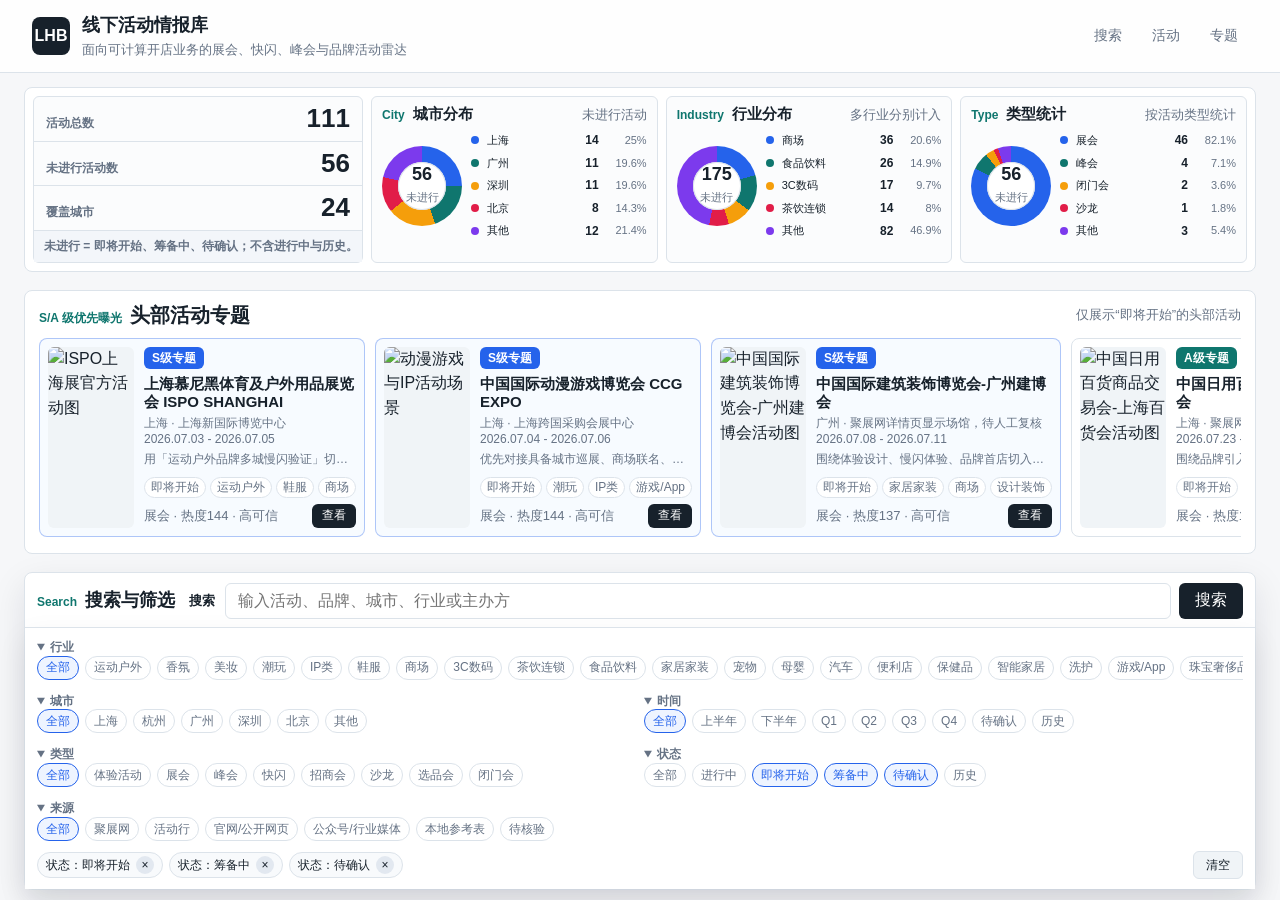
==== index.html @ da02d15f "Initial project upload" ====
<!DOCTYPE html>
<html lang="zh-CN">
<head>
  <meta charset="UTF-8">
  <meta name="viewport" content="width=device-width, initial-scale=1.0">
  <meta http-equiv="refresh" content="0; url=03_%E7%B3%BB%E7%BB%9F%E7%9B%B8%E5%85%B3/website/index.html">
  <title>线下活动情报库</title>
  <style>
    body {
      display: grid;
      min-height: 100vh;
      margin: 0;
      place-items: center;
      background: #f6f7f9;
      color: #17212b;
      font-family: -apple-system, BlinkMacSystemFont, "Segoe UI", "PingFang SC", "Microsoft YaHei", sans-serif;
    }

    a {
      color: #2563eb;
      font-weight: 700;
    }
  </style>
</head>
<body>
  <p>正在打开线下活动情报库，若未自动跳转，请点击 <a href="03_%E7%B3%BB%E7%BB%9F%E7%9B%B8%E5%85%B3/website/index.html">进入网站</a>。</p>
</body>
</html>
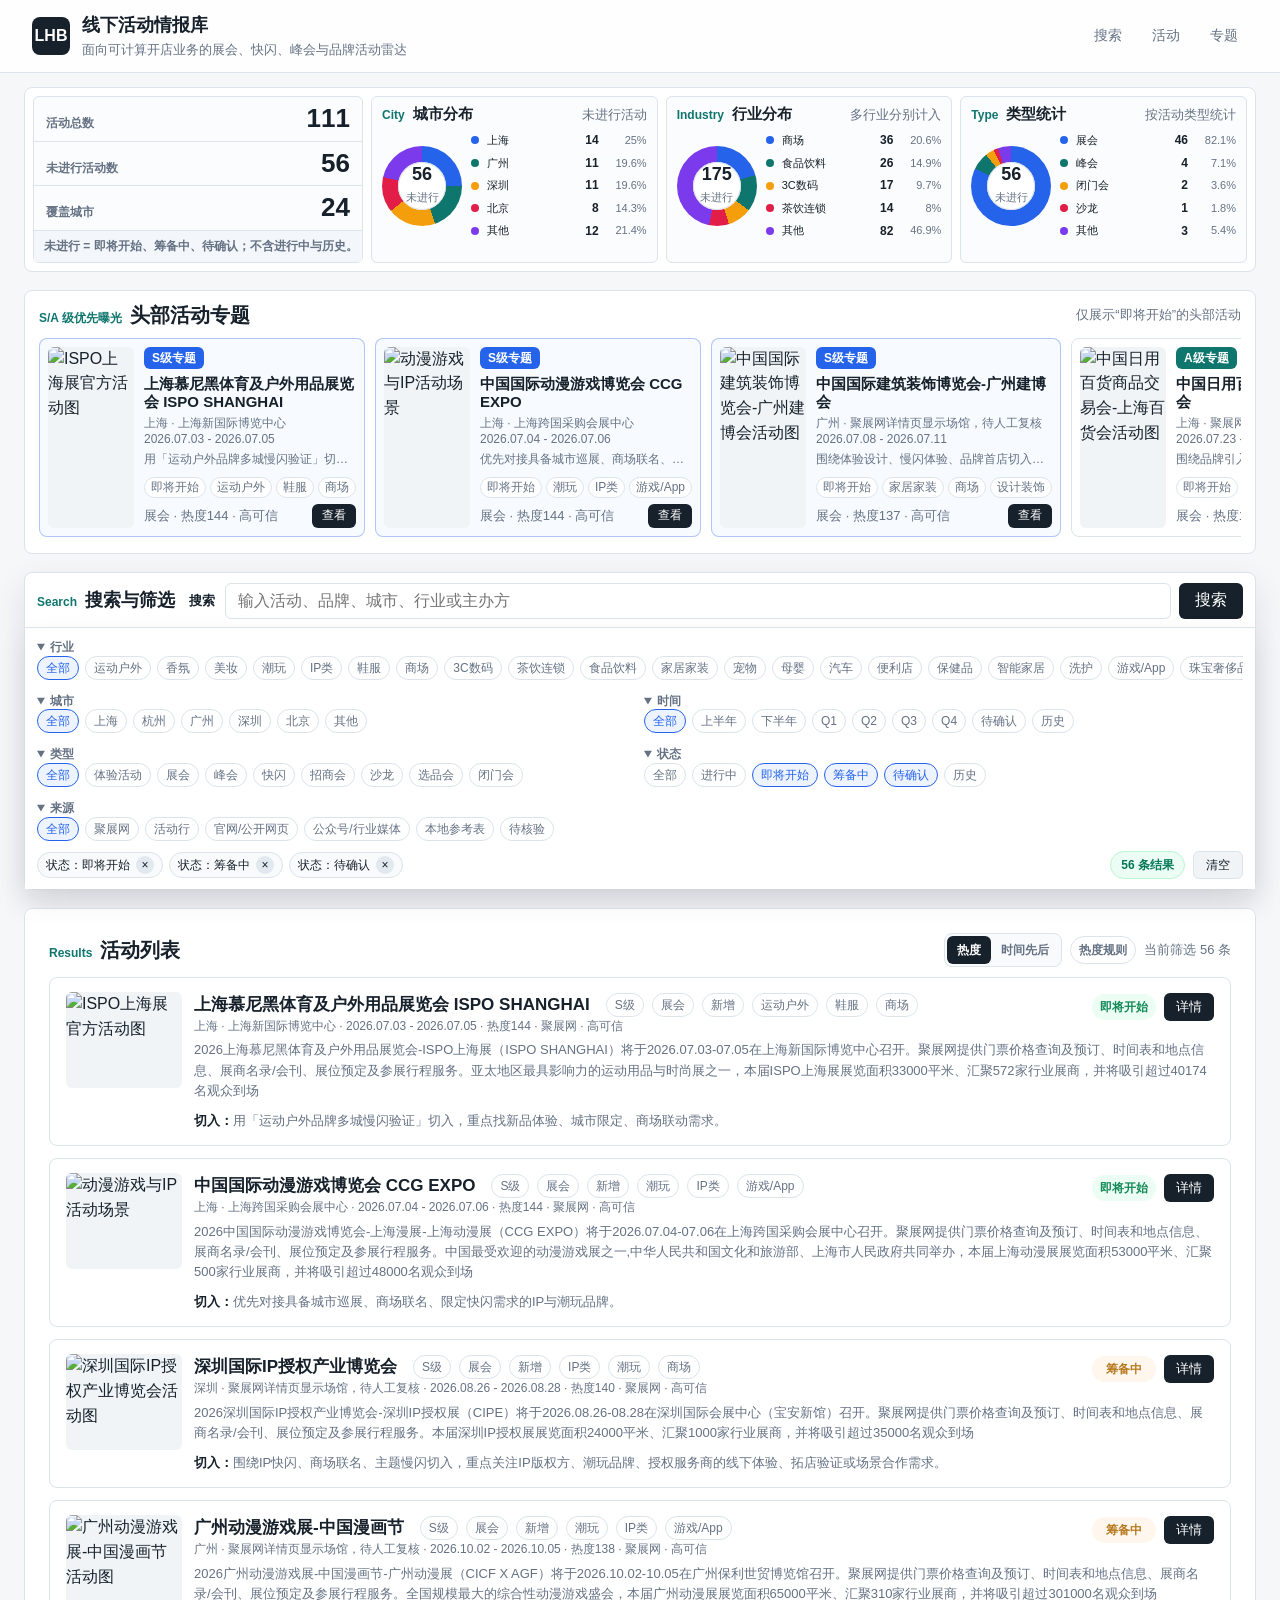
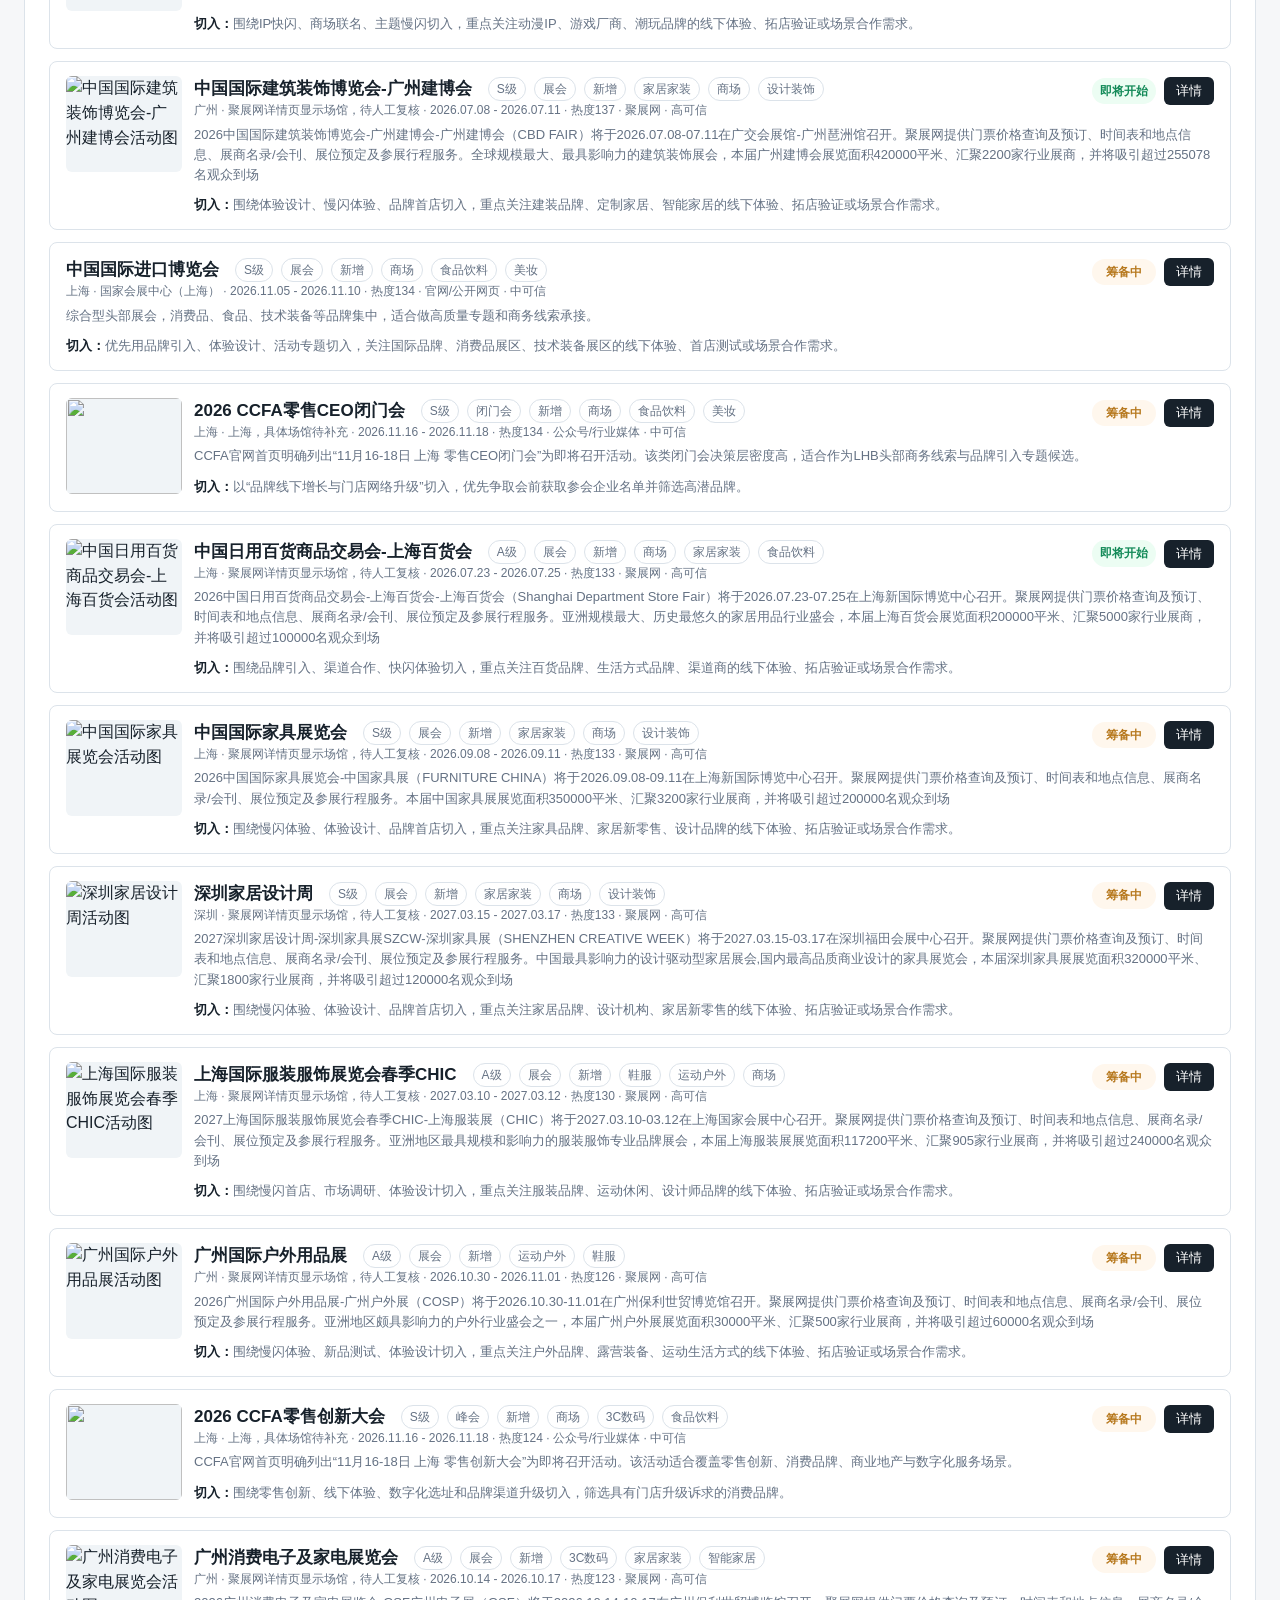
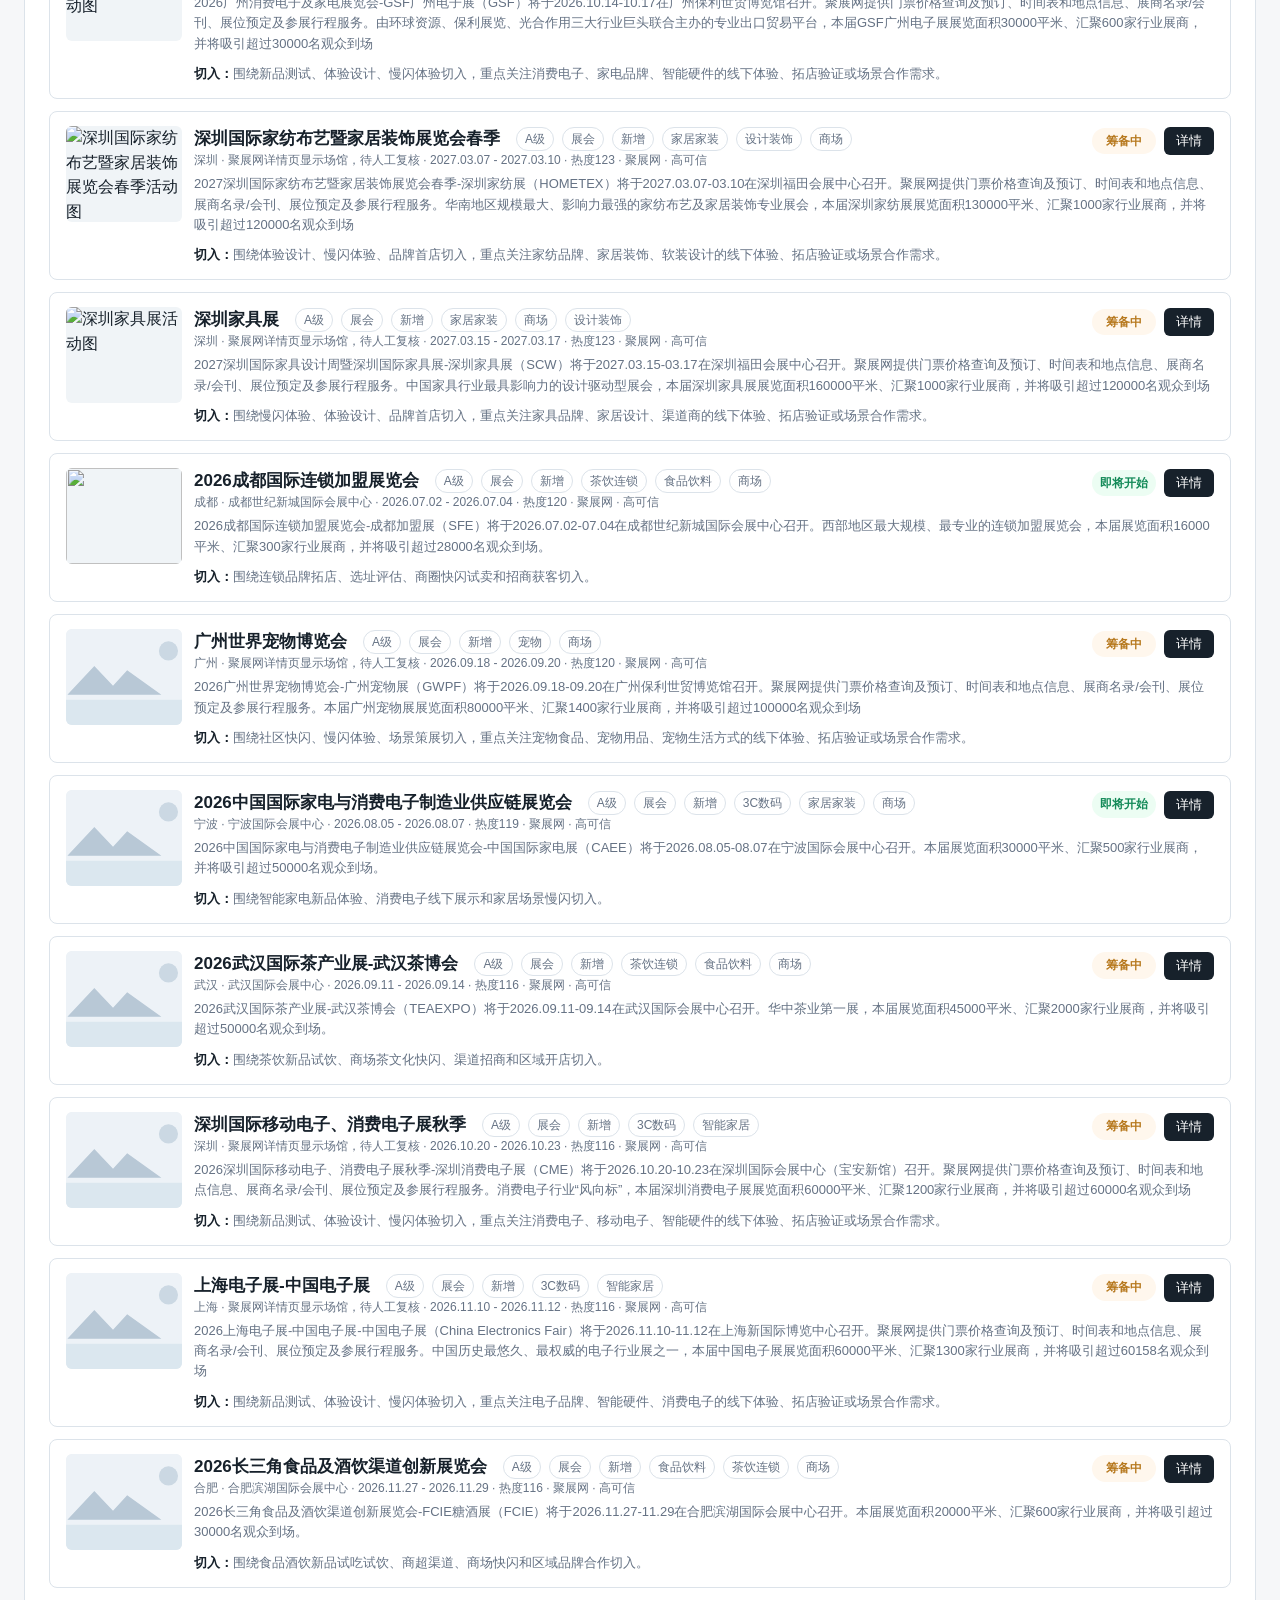
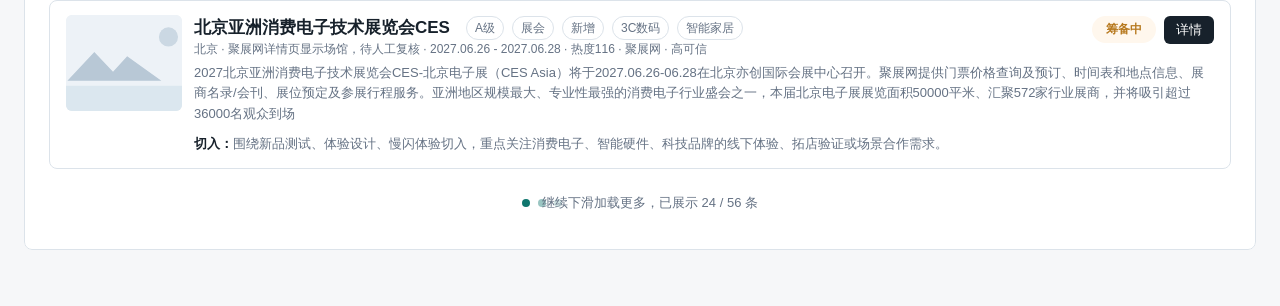
==== commit 6fb514a7: "Publish site from repository root" ====
--- a/index.html
+++ b/index.html
@@ -3,26 +3,161 @@
 <head>
   <meta charset="UTF-8">
   <meta name="viewport" content="width=device-width, initial-scale=1.0">
-  <meta http-equiv="refresh" content="0; url=03_%E7%B3%BB%E7%BB%9F%E7%9B%B8%E5%85%B3/website/index.html">
-  <title>线下活动情报库</title>
-  <style>
-    body {
-      display: grid;
-      min-height: 100vh;
-      margin: 0;
-      place-items: center;
-      background: #f6f7f9;
-      color: #17212b;
-      font-family: -apple-system, BlinkMacSystemFont, "Segoe UI", "PingFang SC", "Microsoft YaHei", sans-serif;
-    }
-
-    a {
-      color: #2563eb;
-      font-weight: 700;
-    }
-  </style>
+  <title>线下活动情报库 · 1.0</title>
+  <link rel="stylesheet" href="styles.css?v=45">
 </head>
 <body>
-  <p>正在打开线下活动情报库，若未自动跳转，请点击 <a href="03_%E7%B3%BB%E7%BB%9F%E7%9B%B8%E5%85%B3/website/index.html">进入网站</a>。</p>
+  <header class="topbar">
+    <div class="brand">
+      <span class="brand-mark">LHB</span>
+      <div>
+        <h1>线下活动情报库</h1>
+        <p>面向可计算开店业务的展会、快闪、峰会与品牌活动雷达</p>
+      </div>
+    </div>
+    <nav class="nav">
+      <a href="#search">搜索</a>
+      <a href="#events">活动</a>
+      <a href="#topics">专题</a>
+    </nav>
+  </header>
+
+  <main>
+    <section class="overview-panel" aria-label="头部数据概览">
+      <div class="metrics" aria-label="关键指标">
+        <article><span id="totalCount">0</span><p>活动总数</p></article>
+        <article>
+          <span id="pendingCount">0</span>
+          <p>未进行活动数</p>
+        </article>
+        <article><span id="cityCount">0</span><p>覆盖城市</p></article>
+        <p class="metrics-note">未进行 = 即将开始、筹备中、待确认；不含进行中与历史。</p>
+      </div>
+
+      <div class="overview-charts" aria-label="未进行活动分布">
+        <article class="chart-card">
+          <div class="chart-head">
+            <div class="section-title-line">
+              <p class="eyebrow">City</p>
+              <h2>城市分布</h2>
+            </div>
+            <span class="section-note">未进行活动</span>
+          </div>
+          <div id="pendingCityChart" class="pie-chart-block"></div>
+        </article>
+        <article class="chart-card">
+          <div class="chart-head">
+            <div class="section-title-line">
+              <p class="eyebrow">Industry</p>
+              <h2>行业分布</h2>
+            </div>
+            <span class="section-note">多行业分别计入</span>
+          </div>
+          <div id="pendingIndustryChart" class="pie-chart-block"></div>
+        </article>
+        <article class="chart-card">
+          <div class="chart-head">
+            <div class="section-title-line">
+              <p class="eyebrow">Type</p>
+              <h2>类型统计</h2>
+            </div>
+            <span class="section-note">按活动类型统计</span>
+          </div>
+          <div id="pendingTypeChart" class="pie-chart-block"></div>
+        </article>
+      </div>
+    </section>
+
+    <section id="topics" class="section featured-section">
+      <div class="section-head">
+        <div class="section-title-line">
+          <p class="eyebrow">S/A 级优先曝光</p>
+          <h2>头部活动专题</h2>
+        </div>
+        <span class="section-note">仅展示“即将开始”的头部活动</span>
+      </div>
+      <div id="featuredGrid" class="featured-grid"></div>
+    </section>
+
+    <section id="search" class="search-workbench" aria-label="活动搜索">
+      <div class="search-copy">
+        <p class="eyebrow">Search</p>
+        <h2>搜索与筛选</h2>
+      </div>
+      <div class="search-panel">
+        <label for="searchInput">搜索</label>
+        <div class="search-row">
+          <input id="searchInput" type="search" placeholder="输入活动、品牌、城市、行业或主办方">
+          <button id="searchButton" type="button">搜索</button>
+        </div>
+      </div>
+      <div class="filter-sticky">
+        <div class="top-filter-bar">
+          <details class="filter-wide" open>
+            <summary>行业</summary>
+            <div id="industryFilters" class="filter-options"></div>
+          </details>
+          <details open>
+            <summary>城市</summary>
+            <div id="cityFilters" class="filter-options"></div>
+          </details>
+          <details open>
+            <summary>时间</summary>
+            <div id="timeFilters" class="filter-options"></div>
+          </details>
+          <details open>
+            <summary>类型</summary>
+            <div id="typeFilters" class="filter-options"></div>
+          </details>
+          <details open>
+            <summary>状态</summary>
+            <div id="statusFilters" class="filter-options"></div>
+          </details>
+          <details class="filter-wide" open>
+            <summary>来源</summary>
+            <div id="sourceFilters" class="filter-options"></div>
+          </details>
+        </div>
+        <div class="active-filter-row">
+          <div class="active-filters" id="activeFilters"></div>
+          <div class="filter-actions">
+            <span id="filterResultCount" class="filter-result-count" aria-live="polite">0 条结果</span>
+            <button id="clearFilters" class="clear-filter-button" type="button">清空</button>
+          </div>
+        </div>
+      </div>
+    </section>
+
+    <section class="section split">
+      <div id="events" class="events-area">
+        <div class="section-head compact">
+          <div class="section-title-line">
+            <p class="eyebrow">Results</p>
+            <h2>活动列表</h2>
+          </div>
+          <div class="result-tools">
+            <div class="sort-tabs" aria-label="排序">
+              <button class="sort-button active" data-sort="heat" type="button">热度</button>
+              <button class="sort-button" data-sort="time" type="button">时间先后</button>
+            </div>
+            <span class="sort-help" tabindex="0">热度规则
+              <span class="sort-tooltip">热度 = 活动等级 + LHB行业匹配 + 状态时效 + 来源可信度 + 规模信息 + 参会决策层/品牌密度 + 城市价值 + 新增/头部标记。分数相同再按时间先后排列。</span>
+            </span>
+            <span id="resultSummary" class="section-note"></span>
+          </div>
+        </div>
+        <div id="eventList" class="event-list"></div>
+      </div>
+    </section>
+
+  </main>
+
+  <script src="data.js?v=1"></script>
+  <script src="jufair-data.js?v=1"></script>
+  <script src="huodongxing-data.js?v=2"></script>
+  <script src="media-data.js?v=6"></script>
+  <script src="enrichment-data.js?v=1"></script>
+  <script src="shared.js?v=8"></script>
+  <script src="app.js?v=41"></script>
 </body>
 </html>
--- a/styles.css
+++ b/styles.css
@@ -0,0 +1,1603 @@
+:root {
+  --bg: #f6f7f9;
+  --surface: #ffffff;
+  --surface-soft: #f0f4f7;
+  --ink: #17212b;
+  --muted: #657284;
+  --line: #dce3ea;
+  --blue: #2563eb;
+  --teal: #0f766e;
+  --green: #138a58;
+  --amber: #b7791f;
+  --red: #b42318;
+  --shadow: 0 18px 42px rgba(17, 24, 39, 0.08);
+}
+
+* {
+  box-sizing: border-box;
+}
+
+html {
+  scroll-behavior: smooth;
+}
+
+body {
+  margin: 0;
+  color: var(--ink);
+  background: var(--bg);
+  font-family: -apple-system, BlinkMacSystemFont, "Segoe UI", "PingFang SC", "Microsoft YaHei", sans-serif;
+  line-height: 1.55;
+}
+
+button,
+input {
+  font: inherit;
+}
+
+.topbar {
+  display: flex;
+  align-items: center;
+  justify-content: space-between;
+  gap: 24px;
+  padding: 12px 32px;
+  background: rgba(255, 255, 255, 0.92);
+  border-bottom: 1px solid var(--line);
+}
+
+.brand {
+  display: flex;
+  align-items: center;
+  gap: 12px;
+}
+
+.brand-mark {
+  display: grid;
+  place-items: center;
+  width: 38px;
+  height: 38px;
+  border-radius: 8px;
+  background: var(--ink);
+  color: #fff;
+  font-weight: 800;
+  letter-spacing: 0;
+}
+
+.brand h1,
+.brand p {
+  margin: 0;
+}
+
+.brand h1 {
+  font-size: 18px;
+}
+
+.brand p {
+  color: var(--muted);
+  font-size: 13px;
+}
+
+.nav {
+  display: flex;
+  gap: 10px;
+}
+
+.nav a {
+  color: var(--muted);
+  text-decoration: none;
+  padding: 8px 10px;
+  border-radius: 6px;
+  font-size: 14px;
+}
+
+.nav a:hover {
+  color: var(--ink);
+  background: var(--surface-soft);
+}
+
+main {
+  max-width: 1280px;
+  margin: 0 auto;
+  padding: 14px 24px 56px;
+}
+
+.search-workbench {
+  display: grid;
+  grid-template-columns: auto minmax(420px, 1fr);
+  align-items: center;
+  gap: 8px 14px;
+  margin-top: 18px;
+  padding: 10px 12px;
+  background: var(--surface);
+  border: 1px solid var(--line);
+  border-radius: 8px;
+  box-shadow: 0 12px 34px rgba(17, 24, 39, 0.1);
+}
+
+.filter-sticky {
+  position: sticky;
+  top: 0;
+  z-index: 8;
+  grid-column: 1 / -1;
+  display: grid;
+  gap: 8px;
+  margin: 0 -12px -10px;
+  padding: 8px 12px 10px;
+  background: var(--surface);
+  border-top: 1px solid var(--line);
+  box-shadow: 0 12px 28px rgba(17, 24, 39, 0.08);
+}
+
+.search-copy {
+  display: flex;
+  align-items: baseline;
+  gap: 8px;
+  white-space: nowrap;
+}
+
+.search-copy h2 {
+  margin: 0;
+  font-size: 18px;
+}
+
+.search-panel {
+  display: flex;
+  align-items: center;
+  gap: 10px;
+  min-width: 0;
+}
+
+.eyebrow {
+  margin: 0;
+  color: var(--teal);
+  font-size: 12px;
+  font-weight: 800;
+}
+
+.search-panel label {
+  display: inline-flex;
+  align-items: center;
+  margin: 0;
+  color: var(--ink);
+  font-size: 13px;
+  font-weight: 700;
+  white-space: nowrap;
+}
+
+.search-row {
+  display: flex;
+  flex: 1;
+  gap: 8px;
+  min-width: 0;
+}
+
+.search-row input {
+  min-width: 0;
+  flex: 1;
+  height: 36px;
+  padding: 0 12px;
+  border: 1px solid var(--line);
+  border-radius: 6px;
+  background: #fff;
+}
+
+button {
+  border: 0;
+  border-radius: 6px;
+  color: #fff;
+  background: var(--ink);
+  cursor: pointer;
+}
+
+.search-row button,
+.card-button {
+  padding: 0 16px;
+}
+
+.card-button {
+  display: inline-flex;
+  align-items: center;
+  justify-content: center;
+  min-height: 28px;
+  color: #fff;
+  text-decoration: none;
+  border-radius: 6px;
+  background: var(--ink);
+  font-size: 13px;
+}
+
+.search-row button {
+  min-height: 36px;
+}
+
+.top-filter-bar {
+  display: grid;
+  grid-template-columns: repeat(2, minmax(0, 1fr));
+  gap: 8px;
+}
+
+.top-filter-bar details {
+  display: grid;
+  grid-template-columns: 42px minmax(0, 1fr);
+  align-items: center;
+  column-gap: 6px;
+  min-width: 0;
+}
+
+.top-filter-bar details.filter-wide {
+  grid-column: 1 / -1;
+}
+
+.top-filter-bar summary {
+  margin: 3px 0 0;
+  color: var(--muted);
+  font-size: 12px;
+  font-weight: 700;
+  line-height: 1.4;
+  cursor: pointer;
+  user-select: none;
+}
+
+.filter-options,
+.tag-row {
+  display: flex;
+  flex-wrap: wrap;
+  gap: 6px;
+}
+
+.top-filter-bar .filter-options {
+  flex-wrap: nowrap;
+  min-width: 0;
+  overflow-x: auto;
+  padding-bottom: 2px;
+  scrollbar-width: thin;
+}
+
+.top-filter-bar .filter-button {
+  flex: 0 0 auto;
+}
+
+.active-filters {
+  display: flex;
+  flex-wrap: wrap;
+  gap: 6px;
+  min-height: 20px;
+  color: var(--muted);
+  font-size: 12px;
+}
+
+.active-filter-row {
+  display: flex;
+  align-items: center;
+  justify-content: space-between;
+  gap: 10px;
+  min-width: 0;
+}
+
+.filter-actions {
+  display: inline-flex;
+  align-items: center;
+  gap: 8px;
+  flex: 0 0 auto;
+}
+
+.filter-result-count {
+  display: inline-flex;
+  align-items: center;
+  min-height: 28px;
+  padding: 0 10px;
+  border-radius: 999px;
+  background: #ecfdf5;
+  color: #047857;
+  border: 1px solid #bbf7d0;
+  font-size: 12px;
+  font-weight: 700;
+  white-space: nowrap;
+}
+
+.active-filter {
+  display: inline-flex;
+  align-items: center;
+  gap: 6px;
+  min-height: 24px;
+  padding: 3px 8px;
+  border-radius: 999px;
+  background: #f8fafc;
+  color: var(--ink);
+  border: 1px solid var(--line);
+  font-size: 12px;
+}
+
+.active-filter button {
+  display: inline-grid;
+  place-items: center;
+  width: 18px;
+  height: 18px;
+  padding: 0;
+  border-radius: 999px;
+  background: #e2e8f0;
+  color: var(--ink);
+  font-size: 12px;
+  line-height: 1;
+}
+
+.clear-filter-button {
+  flex: 0 0 auto;
+  min-height: 28px;
+  padding: 0 12px;
+  background: var(--surface-soft);
+  color: var(--ink);
+  border: 1px solid var(--line);
+  font-size: 12px;
+}
+
+.pill,
+.filter-button,
+.tag {
+  display: inline-flex;
+  align-items: center;
+  min-height: 24px;
+  padding: 3px 8px;
+  border-radius: 999px;
+  border: 1px solid var(--line);
+  background: #fff;
+  color: var(--muted);
+  font-size: 12px;
+  line-height: 1.2;
+}
+
+.pill {
+  cursor: pointer;
+}
+
+.filter-button {
+  cursor: pointer;
+}
+
+.pill.active,
+.filter-button.active {
+  border-color: var(--blue);
+  color: var(--blue);
+  background: #eef4ff;
+}
+
+.overview-panel {
+  display: grid;
+  grid-template-columns: 330px repeat(3, minmax(0, 1fr));
+  align-items: stretch;
+  gap: 8px;
+  margin-bottom: 12px;
+  padding: 8px;
+  border: 1px solid var(--line);
+  border-radius: 8px;
+  background: var(--surface);
+}
+
+.metrics {
+  display: grid;
+  grid-template-rows: repeat(3, 1fr) auto;
+  align-items: stretch;
+  gap: 0;
+  margin: 0;
+  background: #fbfcfd;
+  border: 1px solid var(--line);
+  border-radius: 6px;
+  overflow: visible;
+}
+
+.section,
+.event-card {
+  background: var(--surface);
+  border: 1px solid var(--line);
+  border-radius: 8px;
+}
+
+.metrics article {
+  position: relative;
+  display: flex;
+  align-items: baseline;
+  justify-content: space-between;
+  gap: 12px;
+  min-width: 0;
+  padding: 8px 12px;
+  border-right: 0;
+  border-bottom: 1px solid var(--line);
+}
+
+.metrics article:last-child {
+  border-bottom: 1px solid var(--line);
+}
+
+.metrics span {
+  display: inline;
+  order: 2;
+  font-size: 26px;
+  font-weight: 800;
+  line-height: 1;
+}
+
+.metrics p {
+  order: 1;
+  margin: 0;
+  color: var(--muted);
+  font-size: 12px;
+  font-weight: 700;
+  white-space: nowrap;
+}
+
+.metrics-note {
+  margin: 0;
+  padding: 7px 10px 8px;
+  color: var(--muted);
+  background: #f3f6fa;
+  font-size: 11px;
+  line-height: 1.35;
+  min-width: 0;
+  white-space: normal;
+}
+
+.overview-charts {
+  display: contents;
+  grid-template-columns: none;
+  gap: 8px;
+  margin: 0;
+}
+
+.chart-card {
+  min-width: 0;
+  padding: 8px 10px;
+  border: 1px solid var(--line);
+  border-radius: 6px;
+  background: #fbfcfd;
+}
+
+.chart-head {
+  display: flex;
+  align-items: center;
+  justify-content: space-between;
+  gap: 8px;
+  margin-bottom: 6px;
+}
+
+.chart-head h2 {
+  margin: 0;
+  font-size: 15px;
+  line-height: 1.2;
+}
+
+.pie-chart-block {
+  min-height: 104px;
+}
+
+.pie-wrap {
+  display: grid;
+  grid-template-columns: 82px minmax(0, 1fr);
+  align-items: center;
+  gap: 7px;
+}
+
+.pie-visual {
+  display: grid;
+  place-items: center;
+  width: 80px;
+  height: 80px;
+  border-radius: 999px;
+}
+
+.pie-visual > div {
+  display: grid;
+  place-items: center;
+  width: 48px;
+  height: 48px;
+  border-radius: 999px;
+  background: #fff;
+  box-shadow: inset 0 0 0 1px var(--line);
+}
+
+.pie-visual strong {
+  color: var(--ink);
+  font-size: 18px;
+  line-height: 1;
+}
+
+.pie-visual span {
+  color: var(--muted);
+  font-size: 11px;
+}
+
+.pie-legend {
+  display: grid;
+  gap: 4px;
+  min-width: 0;
+}
+
+.pie-legend-item {
+  display: grid;
+  grid-template-columns: 10px minmax(0, 1fr) auto auto;
+  align-items: center;
+  gap: 6px;
+  color: var(--muted);
+  font-size: 11px;
+}
+
+.pie-dot {
+  width: 8px;
+  height: 8px;
+  border-radius: 999px;
+}
+
+.pie-label {
+  min-width: 0;
+  overflow: hidden;
+  color: var(--ink);
+  text-overflow: ellipsis;
+  white-space: nowrap;
+}
+
+.pie-legend-item strong {
+  color: var(--ink);
+  font-size: 12px;
+}
+
+.pie-legend-item em {
+  min-width: 42px;
+  color: var(--muted);
+  font-style: normal;
+  text-align: right;
+}
+
+.section {
+  padding: 18px;
+  margin-top: 18px;
+  overflow: hidden;
+}
+
+.featured-section {
+  padding: 12px 14px;
+}
+
+.section-head {
+  display: flex;
+  align-items: center;
+  justify-content: space-between;
+  gap: 12px;
+  margin-bottom: 10px;
+}
+
+.section-title-line {
+  display: flex;
+  align-items: baseline;
+  flex-wrap: wrap;
+  gap: 8px;
+  min-width: 0;
+}
+
+.section-head h2 {
+  margin: 0;
+  font-size: 20px;
+  line-height: 1.2;
+}
+
+.section-head.compact {
+  margin-bottom: 10px;
+}
+
+.section-note {
+  color: var(--muted);
+  font-size: 13px;
+}
+
+.result-tools {
+  display: flex;
+  align-items: center;
+  justify-content: flex-end;
+  flex-wrap: wrap;
+  gap: 8px;
+}
+
+.sort-tabs {
+  display: inline-flex;
+  padding: 2px;
+  border: 1px solid var(--line);
+  border-radius: 8px;
+  background: #f8fafc;
+}
+
+.sort-button {
+  min-height: 28px;
+  padding: 0 10px;
+  border-radius: 6px;
+  background: transparent;
+  color: var(--muted);
+  font-size: 12px;
+  font-weight: 800;
+}
+
+.sort-button.active {
+  background: var(--ink);
+  color: #fff;
+}
+
+.sort-help {
+  position: relative;
+  display: inline-flex;
+  align-items: center;
+  min-height: 28px;
+  padding: 0 8px;
+  border: 1px solid var(--line);
+  border-radius: 999px;
+  background: #fff;
+  color: var(--muted);
+  font-size: 12px;
+  font-weight: 800;
+  outline: none;
+}
+
+.sort-tooltip {
+  position: absolute;
+  right: 0;
+  top: calc(100% + 8px);
+  z-index: 20;
+  width: min(360px, 82vw);
+  padding: 12px;
+  border: 1px solid var(--line);
+  border-radius: 8px;
+  background: #fff;
+  box-shadow: var(--shadow);
+  color: var(--ink);
+  font-size: 12px;
+  font-weight: 600;
+  line-height: 1.55;
+  opacity: 0;
+  pointer-events: none;
+  transform: translateY(-4px);
+  transition: opacity 0.16s ease, transform 0.16s ease;
+}
+
+.sort-help:hover .sort-tooltip,
+.sort-help:focus .sort-tooltip,
+.sort-help:focus-within .sort-tooltip {
+  opacity: 1;
+  transform: translateY(0);
+}
+
+.featured-grid {
+  display: flex;
+  gap: 10px;
+  overflow-x: auto;
+  overscroll-behavior-x: contain;
+  scroll-snap-type: x proximity;
+  padding-bottom: 4px;
+}
+
+.feature-card {
+  display: flex;
+  flex-direction: row;
+  flex: 0 0 280px;
+  min-height: 142px;
+  padding: 8px;
+  border: 1px solid var(--line);
+  border-radius: 8px;
+  background: #fff;
+}
+
+.feature-image {
+  flex: 0 0 86px;
+  width: 86px;
+  min-height: 126px;
+  object-fit: cover;
+  border-radius: 6px;
+  background: var(--surface-soft);
+}
+
+.feature-body {
+  display: flex;
+  flex: 1;
+  flex-direction: column;
+  min-width: 0;
+  padding-left: 10px;
+}
+
+.feature-card.no-image {
+  display: block;
+}
+
+.feature-card.no-image .feature-body {
+  padding-left: 0;
+}
+
+.feature-card.no-image .feature-image {
+  display: none;
+}
+
+.feature-card.s {
+  border-color: rgba(37, 99, 235, 0.35);
+  background: #f7fbff;
+}
+
+.card-title {
+  margin: 6px 0 3px;
+  font-size: 15px;
+  line-height: 1.22;
+}
+
+.card-meta,
+.card-copy {
+  color: var(--muted);
+  font-size: 12px;
+  line-height: 1.35;
+}
+
+.card-copy {
+  display: -webkit-box;
+  margin: 4px 0 6px;
+  overflow: hidden;
+  -webkit-line-clamp: 1;
+  -webkit-box-orient: vertical;
+}
+
+.card-actions {
+  display: flex;
+  align-items: center;
+  justify-content: space-between;
+  gap: 8px;
+  margin-top: auto;
+}
+
+.featured-section .tag-row {
+  flex-wrap: nowrap;
+  gap: 4px;
+  margin-top: 4px;
+  overflow: hidden;
+}
+
+.featured-section .tag {
+  flex: 0 0 auto;
+  max-width: 92px;
+  min-height: 20px;
+  padding: 2px 6px;
+  overflow: hidden;
+  text-overflow: ellipsis;
+  white-space: nowrap;
+}
+
+.featured-section .card-actions {
+  margin-top: 6px;
+}
+
+.featured-section .card-button {
+  min-height: 24px;
+  padding: 0 10px;
+  font-size: 12px;
+}
+
+.rank {
+  display: inline-flex;
+  align-items: center;
+  width: fit-content;
+  min-height: 22px;
+  padding: 2px 8px;
+  border-radius: 6px;
+  color: #fff;
+  background: var(--blue);
+  font-size: 12px;
+  font-weight: 800;
+}
+
+.rank.a {
+  background: var(--teal);
+}
+
+.split {
+  background: transparent;
+  border: 0;
+  padding: 0;
+}
+
+.events-area {
+  min-width: 0;
+  background: var(--surface);
+  border: 1px solid var(--line);
+  border-radius: 8px;
+  padding: 24px;
+}
+
+.event-list {
+  display: grid;
+  gap: 12px;
+}
+
+.load-more-row {
+  display: flex;
+  align-items: center;
+  justify-content: center;
+  gap: 12px;
+  padding: 12px;
+}
+
+.load-more-row.done {
+  border-top: 1px solid var(--line);
+}
+
+.loading-dot {
+  width: 8px;
+  height: 8px;
+  border-radius: 999px;
+  background: var(--teal);
+  box-shadow: 16px 0 0 rgba(15, 118, 110, 0.42), 32px 0 0 rgba(15, 118, 110, 0.18);
+  animation: loadingPulse 0.9s ease-in-out infinite alternate;
+}
+
+@keyframes loadingPulse {
+  from {
+    opacity: 0.45;
+    transform: translateX(-4px);
+  }
+
+  to {
+    opacity: 1;
+    transform: translateX(4px);
+  }
+}
+
+.event-card {
+  display: grid;
+  grid-template-columns: 116px minmax(0, 1fr);
+  gap: 12px;
+  padding: 14px 16px;
+}
+
+.event-card.no-image {
+  grid-template-columns: 1fr;
+}
+
+.event-thumb {
+  width: 116px;
+  height: 96px;
+  object-fit: cover;
+  border-radius: 6px;
+  background: var(--surface-soft);
+}
+
+.event-card.no-image .event-thumb {
+  display: none;
+}
+
+.event-content {
+  min-width: 0;
+}
+
+.event-card-head {
+  display: flex;
+  align-items: flex-start;
+  justify-content: space-between;
+  gap: 14px;
+}
+
+.event-main {
+  min-width: 0;
+}
+
+.event-card h3 {
+  display: inline;
+  margin: 0 8px 0 0;
+  font-size: 17px;
+}
+
+.event-title-row {
+  display: flex;
+  flex-wrap: wrap;
+  align-items: center;
+  gap: 8px;
+  min-width: 0;
+}
+
+.event-card p {
+  margin: 8px 0 0;
+  color: var(--muted);
+  font-size: 13px;
+}
+
+.event-brief {
+  display: flex;
+  flex-wrap: wrap;
+  gap: 10px;
+  margin-top: 6px;
+  color: var(--muted);
+  font-size: 13px;
+}
+
+.event-brief span {
+  min-width: min(480px, 100%);
+}
+
+.event-brief strong {
+  color: var(--ink);
+}
+
+.next-edition-line {
+  padding: 5px 8px;
+  border-left: 2px solid var(--amber);
+  border-radius: 4px;
+  background: #fffbeb;
+  color: #7c4a03;
+}
+
+.status {
+  display: inline-flex;
+  min-width: 64px;
+  justify-content: center;
+  padding: 4px 8px;
+  border-radius: 999px;
+  background: #ecfdf3;
+  color: var(--green);
+  font-size: 12px;
+  font-weight: 700;
+}
+
+.event-actions-inline {
+  display: inline-flex;
+  align-items: center;
+  flex-shrink: 0;
+  gap: 8px;
+  margin-top: 1px;
+}
+
+.event-actions-inline .card-button {
+  min-height: 28px;
+  padding: 0 12px;
+}
+
+.status.closed {
+  background: #f1f5f9;
+  color: #64748b;
+}
+
+.status.planned {
+  background: #fff7ed;
+  color: var(--amber);
+}
+
+.tag-row {
+  margin-top: 12px;
+}
+
+.detail-dialog {
+  width: min(920px, calc(100vw - 32px));
+  max-height: calc(100vh - 44px);
+  border: 0;
+  border-radius: 8px;
+  padding: 0;
+  box-shadow: 0 30px 80px rgba(15, 23, 42, 0.28);
+}
+
+.detail-dialog::backdrop {
+  background: rgba(15, 23, 42, 0.45);
+}
+
+.icon-button {
+  position: absolute;
+  top: 12px;
+  right: 12px;
+  width: 36px;
+  height: 36px;
+  border-radius: 999px;
+  font-size: 24px;
+  line-height: 1;
+}
+
+.detail {
+  padding: 30px;
+}
+
+.detail-hero {
+  display: grid;
+  grid-template-columns: 220px minmax(0, 1fr);
+  gap: 18px;
+  align-items: start;
+}
+
+.detail-hero img {
+  width: 100%;
+  aspect-ratio: 4 / 3;
+  object-fit: cover;
+  border-radius: 8px;
+  background: var(--surface-soft);
+}
+
+.detail h2 {
+  margin: 10px 42px 8px 0;
+  font-size: 28px;
+}
+
+.detail-source {
+  margin-top: 8px;
+  color: var(--teal);
+  font-size: 12px;
+  font-weight: 700;
+}
+
+.detail-grid {
+  display: grid;
+  grid-template-columns: repeat(2, 1fr);
+  gap: 14px;
+  margin-top: 18px;
+}
+
+.detail-page {
+  max-width: 1280px;
+}
+
+.detail-page-hero {
+  display: grid;
+  grid-template-columns: minmax(320px, 0.9fr) minmax(0, 1.1fr);
+  gap: 20px;
+  align-items: stretch;
+  margin-top: 8px;
+  padding: 16px;
+  border: 1px solid var(--line);
+  border-radius: 8px;
+  background: var(--surface);
+}
+
+.detail-page-image img,
+.content-figure img {
+  width: 100%;
+  height: 100%;
+  min-height: 300px;
+  object-fit: cover;
+  border-radius: 8px;
+  background: var(--surface-soft);
+}
+
+.detail-page-intro {
+  min-width: 0;
+}
+
+.detail-page-intro h1 {
+  margin: 10px 0 8px;
+  font-size: 30px;
+  line-height: 1.18;
+}
+
+.detail-page-intro > p {
+  color: var(--muted);
+  font-size: 15px;
+}
+
+.detail-meta-grid {
+  display: grid;
+  grid-template-columns: repeat(2, minmax(0, 1fr));
+  gap: 8px;
+  margin-top: 12px;
+}
+
+.detail-meta-grid div {
+  padding: 8px 10px;
+  border: 1px solid var(--line);
+  border-radius: 8px;
+  background: #f8fafc;
+}
+
+.detail-meta-grid strong,
+.detail-meta-grid span {
+  display: block;
+}
+
+.detail-meta-grid strong {
+  margin-bottom: 4px;
+  font-size: 12px;
+}
+
+.detail-meta-grid span {
+  color: var(--muted);
+  font-size: 13px;
+}
+
+.story-layout {
+  display: grid;
+  grid-template-columns: minmax(0, 1fr);
+  gap: 12px;
+  margin-top: 14px;
+}
+
+.detail-main {
+  display: grid;
+  gap: 14px;
+  align-content: start;
+}
+
+.detail-section {
+  padding: 16px;
+  border: 1px solid var(--line);
+  border-radius: 8px;
+  background: var(--surface);
+}
+
+.detail-section h2 {
+  margin: 0 0 10px;
+  font-size: 20px;
+}
+
+.detail-section p {
+  color: var(--muted);
+}
+
+.detail-structured,
+.detail-story {
+  margin-top: 12px;
+}
+
+.structured-grid {
+  display: grid;
+  grid-template-columns: repeat(3, minmax(0, 1fr));
+  gap: 8px;
+}
+
+.structured-field {
+  min-height: 78px;
+  padding: 10px;
+  border-radius: 6px;
+}
+
+.structured-field p {
+  margin: 0;
+  color: var(--ink);
+  font-size: 14px;
+  font-weight: 400;
+  line-height: 1.4;
+}
+
+.structured-field {
+  border: 1px solid var(--line);
+  background: #f8fafc;
+}
+
+.structured-field.confirmed {
+  border-color: #bbf7d0;
+  background: #f0fdf4;
+}
+
+.structured-field.confirmed h3 {
+  color: #15803d;
+}
+
+.structured-field.missing {
+  border-color: #e2e8f0;
+  background: #f1f5f9;
+}
+
+.structured-field.missing h3 {
+  color: #64748b;
+}
+
+.structured-field h3 {
+  margin: 0 0 5px;
+  color: var(--muted);
+  font-size: 11px;
+  font-weight: 400;
+  line-height: 1.2;
+}
+
+.source-link {
+  color: var(--blue);
+  text-decoration: none;
+  border-bottom: 1px solid rgba(37, 99, 235, 0.35);
+}
+
+.source-link:hover {
+  border-bottom-color: var(--blue);
+}
+
+.source-link.inline {
+  font-size: inherit;
+}
+
+.missing-summary {
+  margin-top: 8px;
+  padding: 10px;
+  border: 1px dashed #cbd5e1;
+  border-radius: 8px;
+  background: #f8fafc;
+}
+
+.missing-summary strong {
+  display: block;
+  margin-bottom: 6px;
+}
+
+.content-figure {
+  margin: 12px 0 0;
+}
+
+.content-figure img {
+  min-height: 220px;
+  max-height: 320px;
+}
+
+.content-figure figcaption {
+  margin-top: 6px;
+  color: var(--muted);
+  font-size: 12px;
+}
+
+.content-block {
+  margin-bottom: 10px;
+}
+
+.content-block:last-child {
+  margin-bottom: 0;
+}
+
+.content-block h3 {
+  margin: 0 0 6px;
+  font-size: 15px;
+}
+
+.muted-block {
+  padding: 12px;
+  border: 1px dashed var(--line);
+  border-radius: 8px;
+  background: #f8fafc;
+}
+
+.next-edition-block {
+  padding: 10px 12px;
+  border: 1px solid #fde68a;
+  border-radius: 8px;
+  background: #fffbeb;
+}
+
+.detail-gallery {
+  display: grid;
+  grid-template-columns: repeat(2, minmax(0, 1fr));
+  gap: 10px;
+}
+
+.detail-gallery figure {
+  margin: 0;
+}
+
+.detail-gallery img {
+  width: 100%;
+  aspect-ratio: 4 / 3;
+  object-fit: cover;
+  border-radius: 8px;
+  background: var(--surface-soft);
+}
+
+.detail-gallery figcaption {
+  margin-top: 5px;
+  color: var(--muted);
+  font-size: 12px;
+}
+
+.strategy-grid {
+  display: grid;
+  grid-template-columns: repeat(2, minmax(0, 1fr));
+  gap: 12px;
+}
+
+.strategy-grid div {
+  padding: 12px;
+  border: 1px solid var(--line);
+  border-radius: 8px;
+  background: #f8fafc;
+}
+
+.strategy-grid strong {
+  display: block;
+  margin-bottom: 8px;
+}
+
+.strategy-grid ul,
+.clean-list {
+  margin: 0;
+  padding-left: 18px;
+  color: var(--muted);
+}
+
+.clean-list li + li {
+  margin-top: 5px;
+}
+
+.completeness-head {
+  display: flex;
+  align-items: baseline;
+  justify-content: space-between;
+  gap: 12px;
+  margin-bottom: 12px;
+  padding: 12px;
+  border: 1px solid var(--line);
+  border-radius: 8px;
+  background: #f8fafc;
+}
+
+.completeness-head strong {
+  color: var(--ink);
+  font-size: 30px;
+  line-height: 1;
+}
+
+.completeness-head span {
+  color: var(--muted);
+  font-size: 13px;
+}
+
+.field-grid {
+  display: flex;
+  flex-wrap: wrap;
+  gap: 8px;
+  margin-bottom: 14px;
+}
+
+.field-pill {
+  display: inline-flex;
+  align-items: center;
+  min-height: 28px;
+  padding: 5px 9px;
+  border: 1px solid var(--line);
+  border-radius: 999px;
+  background: #fff;
+  color: var(--muted);
+  font-size: 12px;
+  font-weight: 700;
+}
+
+.field-pill.done {
+  border-color: #badbcc;
+  background: #f0fdf4;
+  color: #166534;
+}
+
+.field-pill.missing {
+  border-color: #fed7aa;
+  background: #fff7ed;
+  color: #9a3412;
+}
+
+.related-grid {
+  display: grid;
+  grid-template-columns: repeat(2, minmax(0, 1fr));
+  gap: 12px;
+}
+
+.related-card {
+  display: grid;
+  grid-template-columns: 112px minmax(0, 1fr);
+  gap: 12px;
+  padding: 12px;
+  border: 1px solid var(--line);
+  border-radius: 8px;
+  background: #fff;
+}
+
+.related-card.no-image {
+  grid-template-columns: 1fr;
+}
+
+.related-card h3 {
+  display: inline;
+  margin: 0;
+  font-size: 15px;
+}
+
+.related-card p {
+  display: -webkit-box;
+  margin: 6px 0;
+  overflow: hidden;
+  color: var(--muted);
+  font-size: 12px;
+  -webkit-line-clamp: 2;
+  -webkit-box-orient: vertical;
+}
+
+.related-thumb {
+  width: 112px;
+  height: 88px;
+  object-fit: cover;
+  border-radius: 6px;
+  background: var(--surface-soft);
+}
+
+.related-card.no-image .related-thumb {
+  display: none;
+}
+
+.text-link {
+  color: var(--blue);
+  font-size: 13px;
+  font-weight: 700;
+  text-decoration: none;
+}
+
+.empty {
+  padding: 24px;
+  border: 1px dashed var(--line);
+  border-radius: 8px;
+  color: var(--muted);
+  text-align: center;
+}
+
+@media (max-width: 980px) {
+  .search-workbench {
+    grid-template-columns: 1fr;
+  }
+
+  .search-copy {
+    white-space: normal;
+  }
+
+  .top-filter-bar {
+    grid-template-columns: repeat(2, 1fr);
+  }
+
+  .overview-panel {
+    grid-template-columns: 1fr;
+  }
+
+  .overview-charts {
+    display: grid;
+    grid-template-columns: repeat(2, minmax(0, 1fr));
+  }
+
+  .overview-charts {
+    grid-template-columns: repeat(2, minmax(0, 1fr));
+  }
+
+  .structured-grid {
+    grid-template-columns: repeat(2, minmax(0, 1fr));
+  }
+}
+
+@media (max-width: 680px) {
+  .topbar {
+    align-items: stretch;
+    flex-direction: column;
+  }
+
+  .topbar {
+    padding: 14px 18px;
+  }
+
+  .nav {
+    overflow-x: auto;
+  }
+
+  .section-head {
+    align-items: flex-start;
+    flex-wrap: wrap;
+  }
+
+  .section-title-line {
+    gap: 6px;
+  }
+
+  main {
+    padding: 18px 14px 36px;
+  }
+
+  .search-workbench,
+  .section,
+  .events-area,
+  .detail {
+    padding: 14px;
+  }
+
+  .search-panel {
+    align-items: stretch;
+    flex-direction: column;
+    gap: 6px;
+  }
+
+  .featured-grid,
+  .metrics,
+  .overview-charts,
+  .top-filter-bar,
+  .detail-grid {
+    grid-template-columns: 1fr;
+  }
+
+  .overview-panel {
+    grid-template-columns: 1fr;
+  }
+
+  .overview-charts {
+    display: grid;
+  }
+
+  .metrics {
+    grid-template-rows: repeat(3, 1fr) auto;
+  }
+
+  .metrics article {
+    border-right: 0;
+    border-bottom: 1px solid var(--line);
+  }
+
+  .metrics article:last-child {
+    border-bottom: 1px solid var(--line);
+  }
+
+  .pie-wrap {
+    grid-template-columns: 1fr;
+    justify-items: center;
+  }
+
+  .pie-legend {
+    width: 100%;
+  }
+
+  .search-row {
+    flex-direction: column;
+  }
+
+  .search-row button {
+    height: 36px;
+  }
+
+  .event-card-head {
+    align-items: stretch;
+    flex-direction: column;
+    gap: 8px;
+  }
+
+  .event-card {
+    grid-template-columns: 1fr;
+  }
+
+  .event-thumb {
+    width: 100%;
+    height: 112px;
+  }
+
+  .event-brief span {
+    display: -webkit-box;
+    min-width: 0;
+    overflow: hidden;
+    -webkit-line-clamp: 2;
+    -webkit-box-orient: vertical;
+  }
+
+  .detail-hero {
+    grid-template-columns: 1fr;
+  }
+
+  .detail-page-hero,
+  .story-layout,
+  .strategy-grid,
+  .related-grid,
+  .detail-meta-grid,
+  .detail-gallery {
+    grid-template-columns: 1fr;
+  }
+
+  .structured-grid {
+    grid-template-columns: 1fr;
+  }
+
+  .completion-card {
+    grid-row: auto;
+  }
+
+  .detail-page-intro h1 {
+    font-size: 26px;
+  }
+
+  .detail-page-image img,
+  .content-figure img {
+    min-height: 200px;
+  }
+
+  .related-card {
+    grid-template-columns: 88px minmax(0, 1fr);
+  }
+
+  .related-thumb {
+    width: 88px;
+    height: 76px;
+  }
+
+  .event-actions-inline {
+    justify-content: flex-end;
+  }
+}
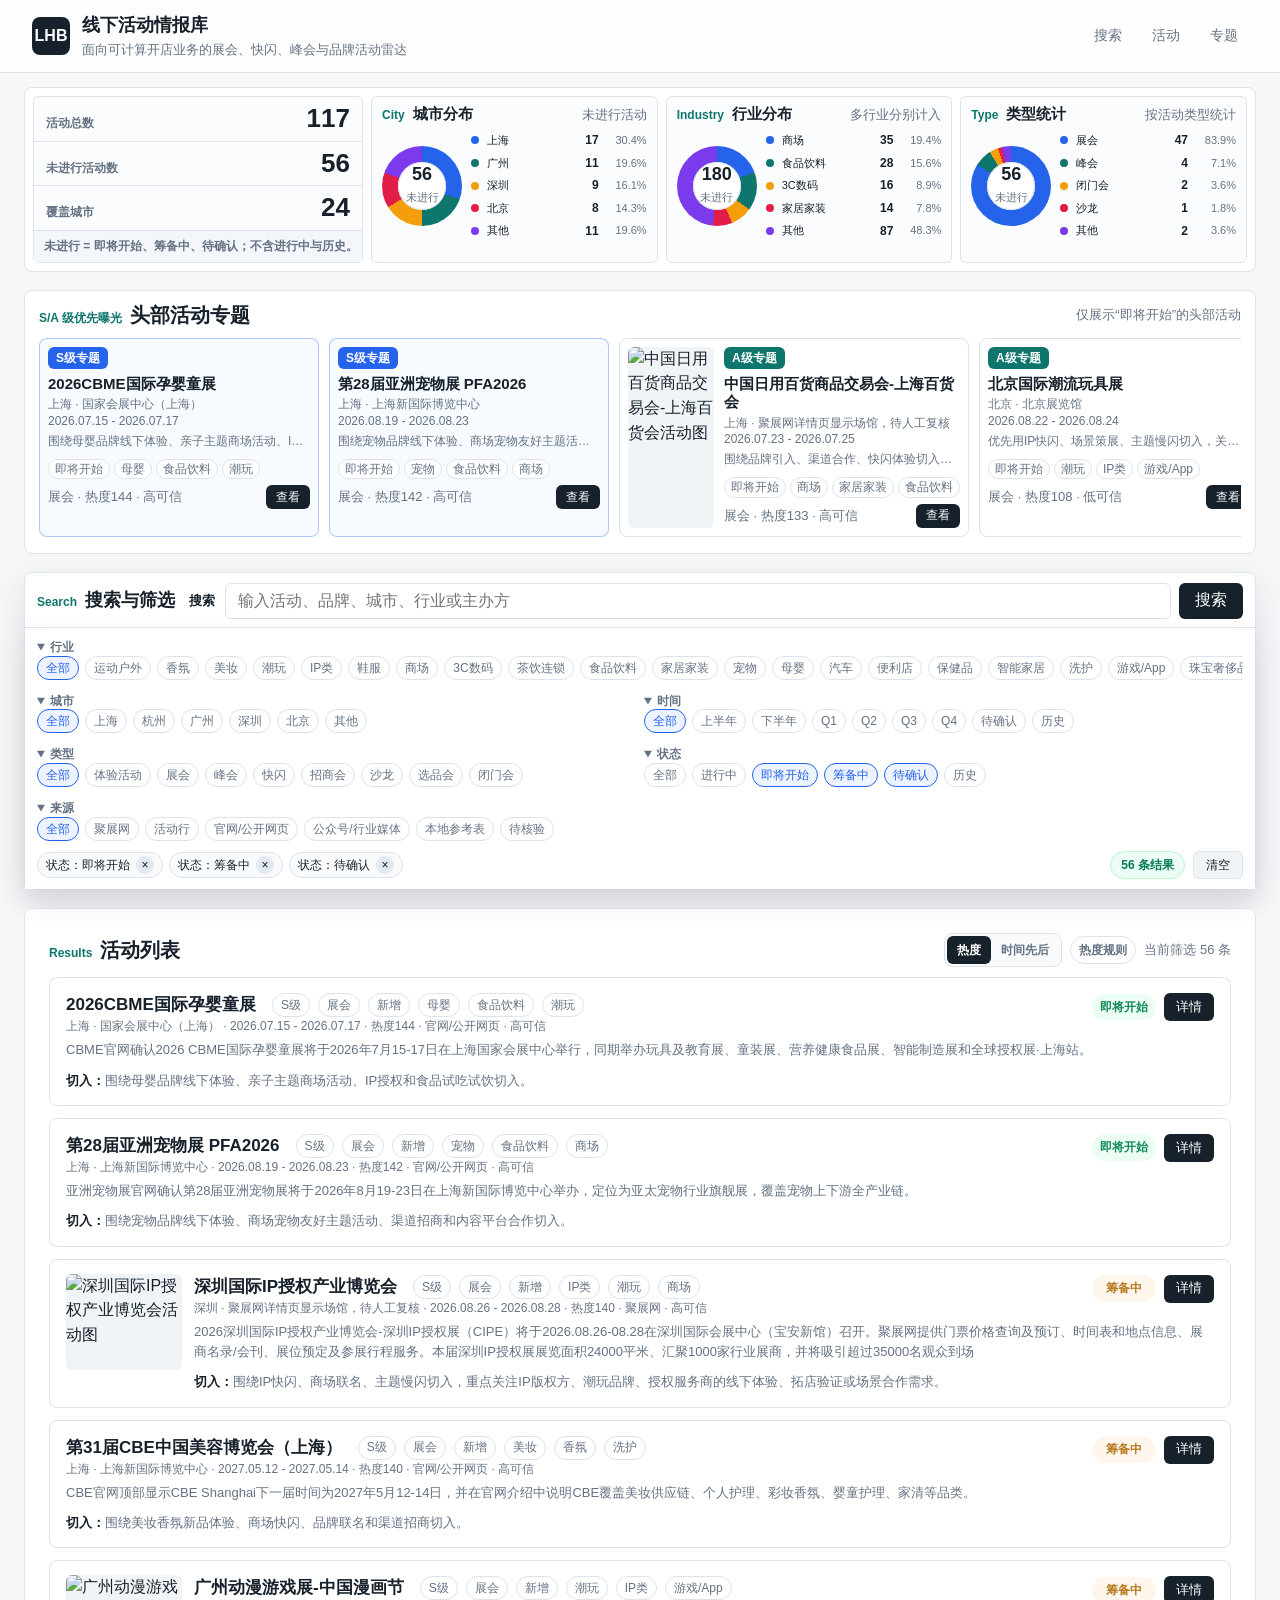
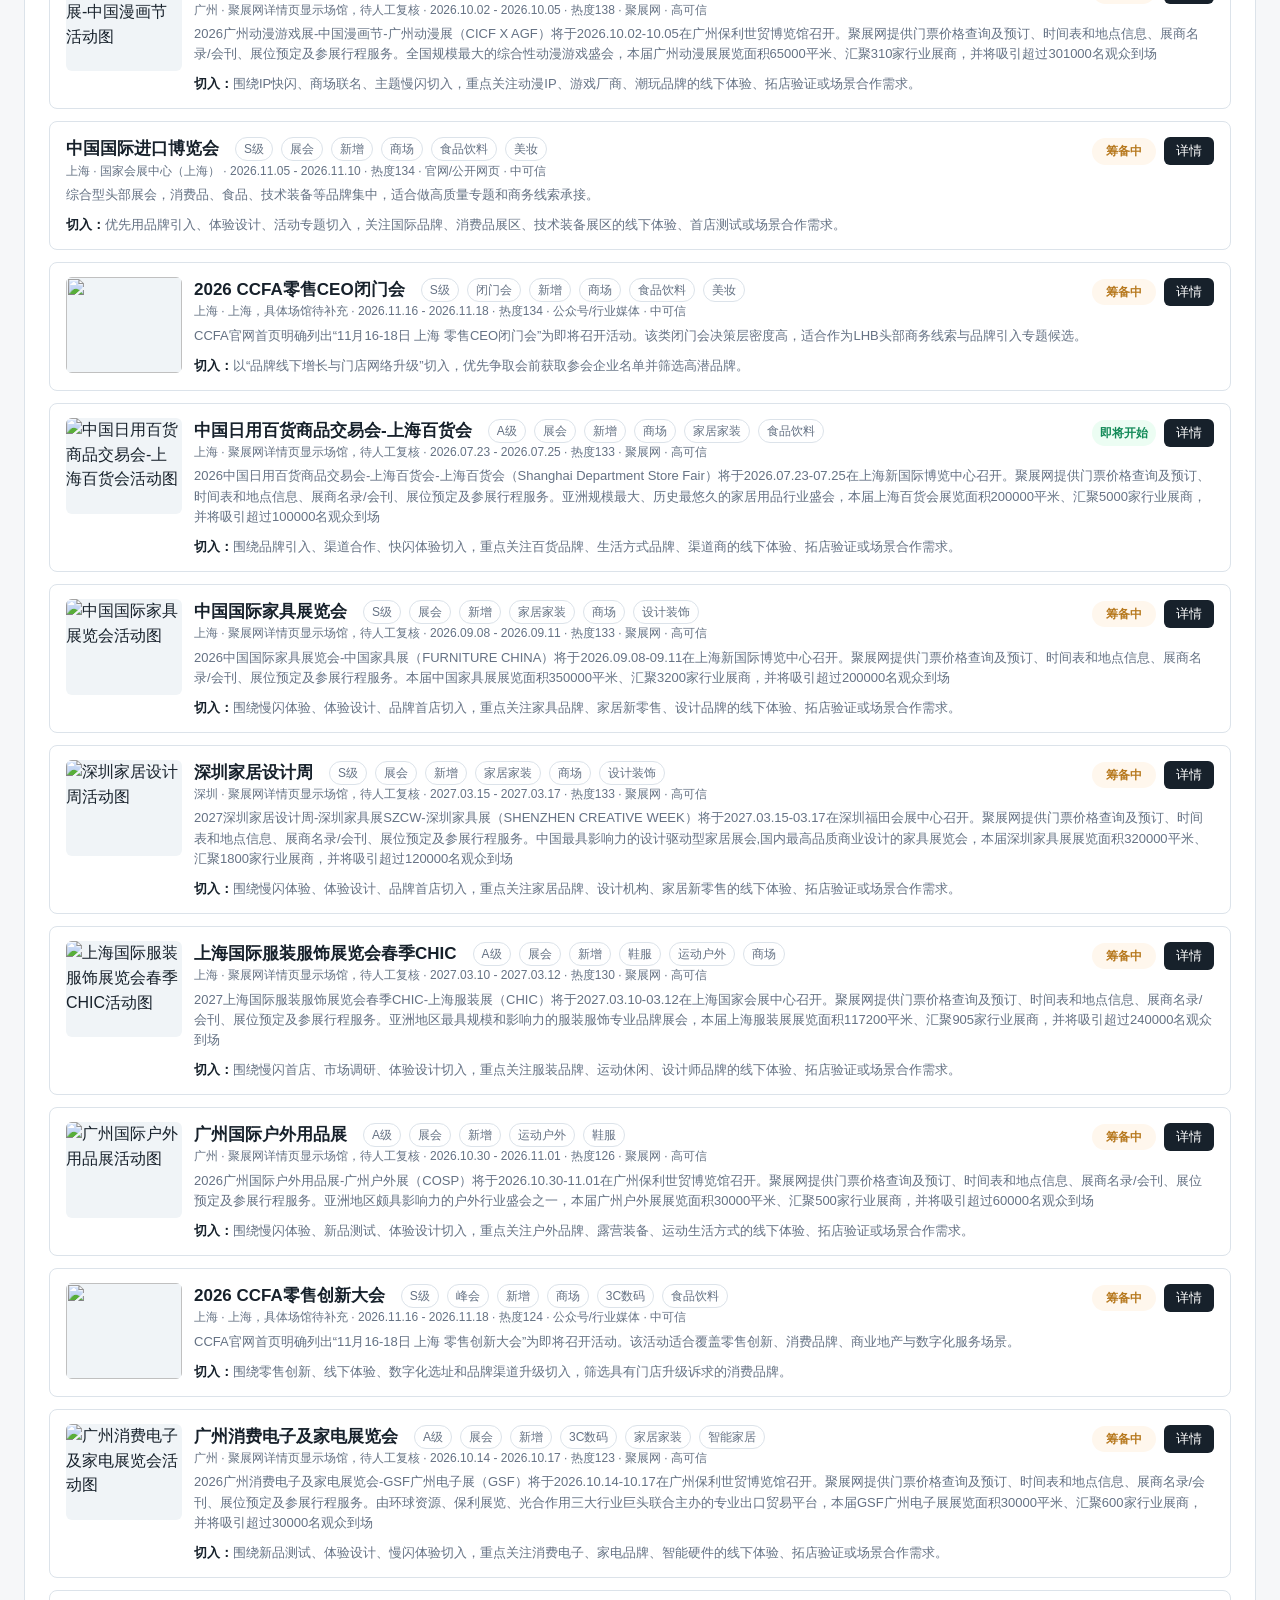
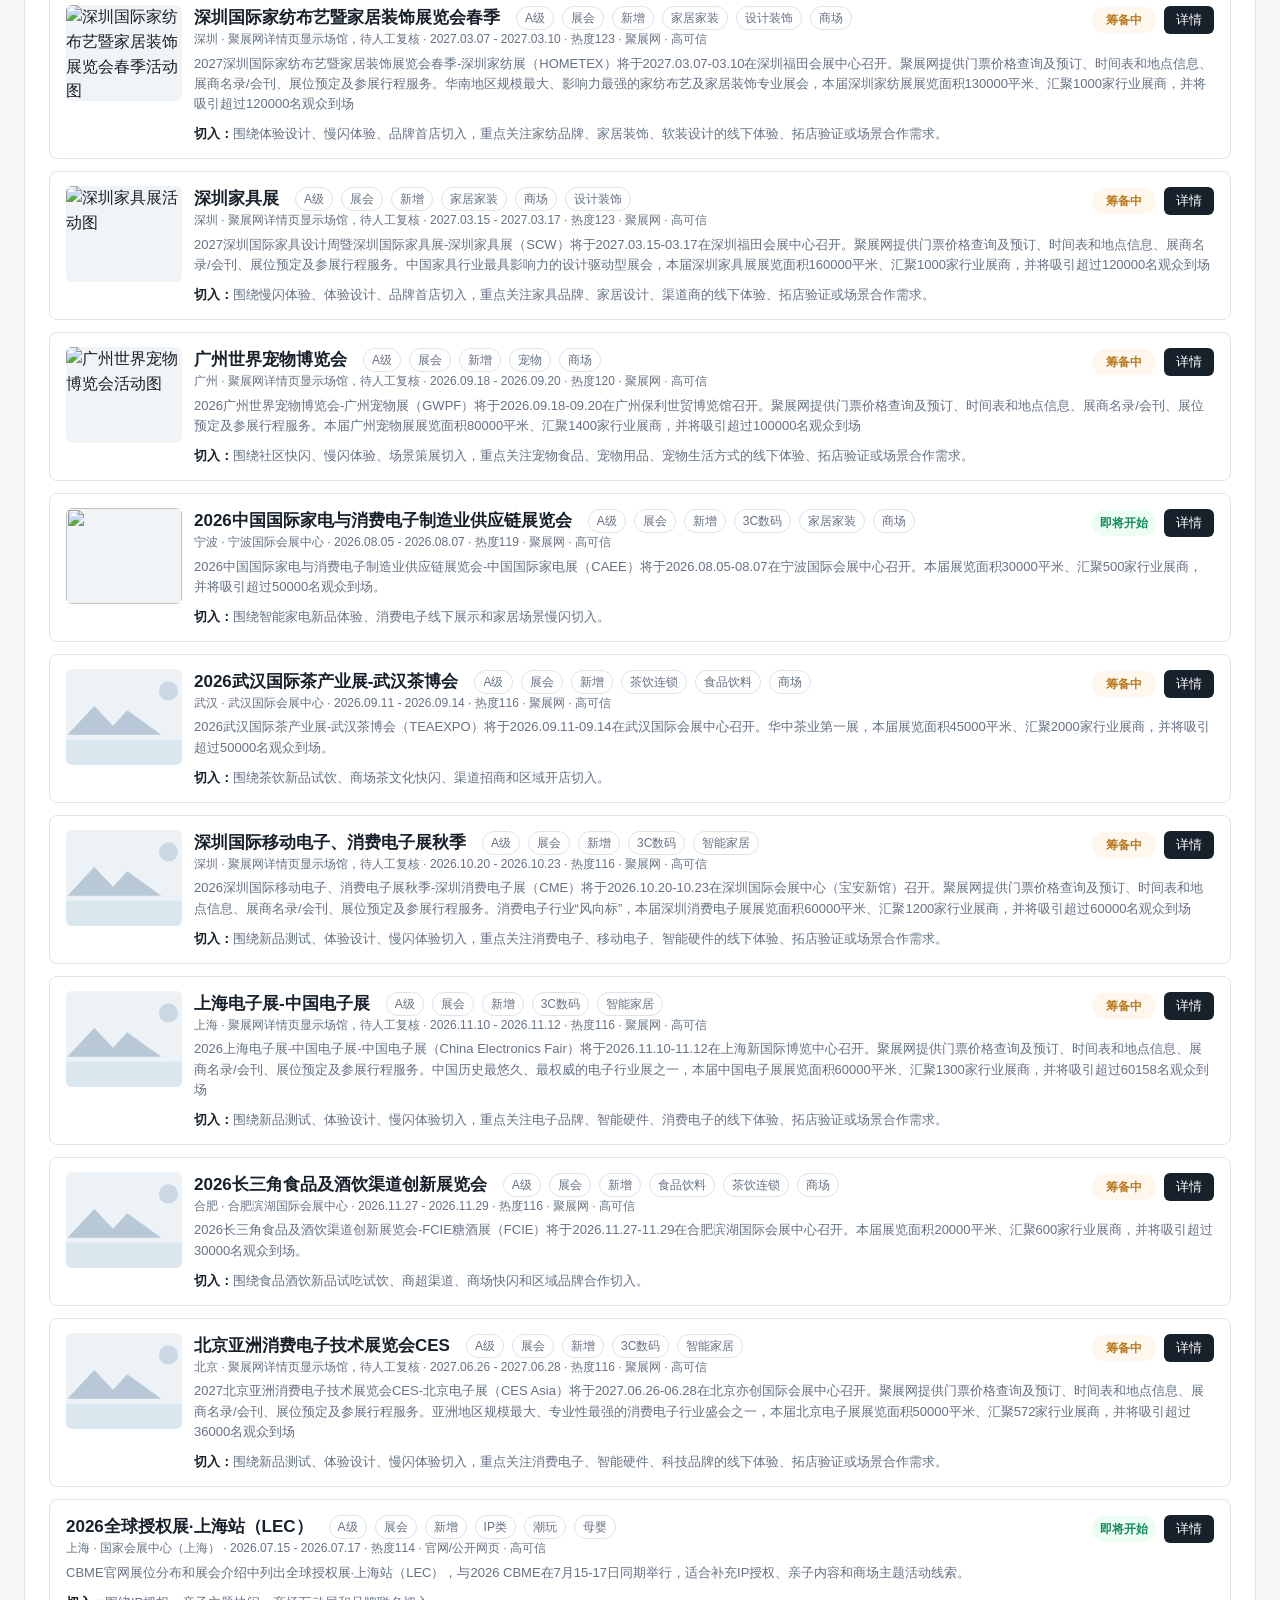
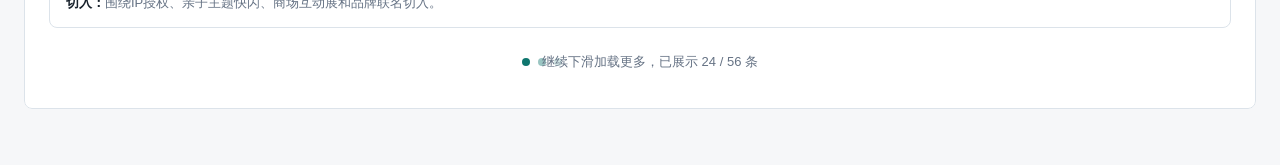
==== commit 055c7e73: "Update event data for July 2026" ====
--- a/index.html
+++ b/index.html
@@ -157,7 +157,8 @@
   <script src="huodongxing-data.js?v=2"></script>
   <script src="media-data.js?v=6"></script>
   <script src="enrichment-data.js?v=1"></script>
-  <script src="shared.js?v=8"></script>
+  <script src="fresh-data.js?v=1"></script>
+  <script src="shared.js?v=9"></script>
   <script src="app.js?v=41"></script>
 </body>
 </html>
